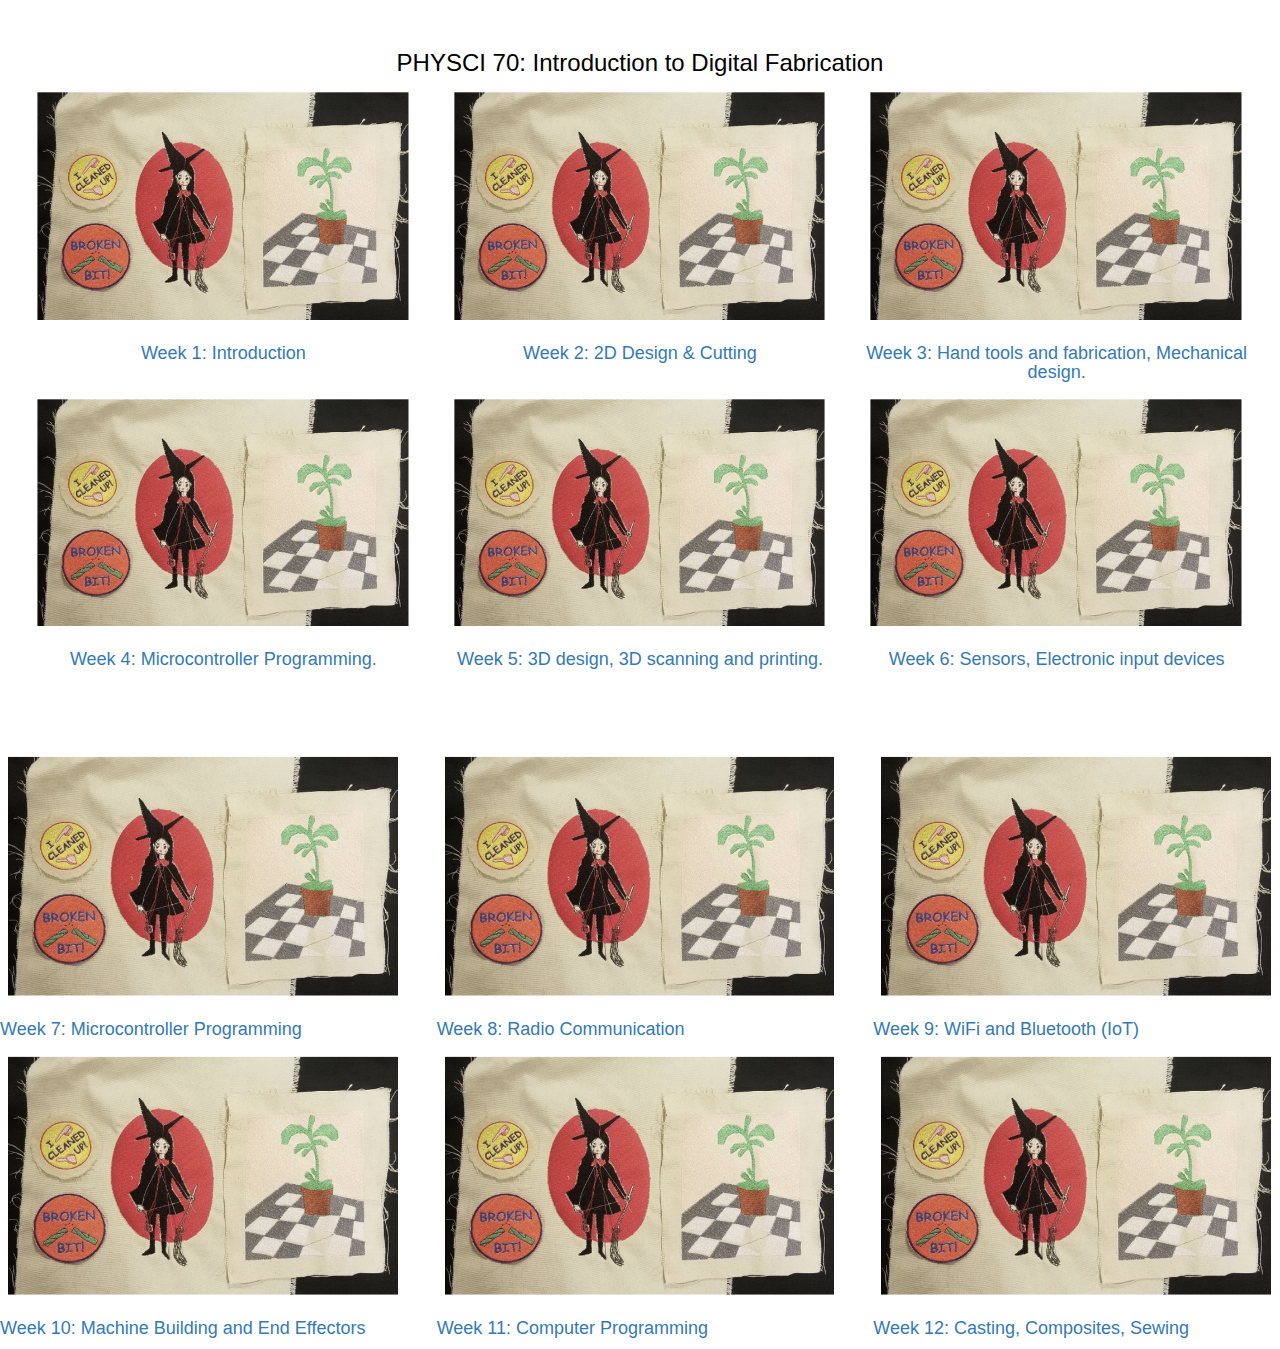
==== index.html @ 8fbb8003 "Included all weeks" ====
<!DOCTYPE html>
<html lang="en">
<head>
  <title>PHYSCI 70: Intro to Digital Fabrication </title>
  <meta charset="utf-8">
  <meta name="viewport" content="width=device-width, initial-scale=1">
  <link rel="stylesheet" href="https://maxcdn.bootstrapcdn.com/bootstrap/3.4.1/css/bootstrap.min.css">
  <script src="https://ajax.googleapis.com/ajax/libs/jquery/3.4.1/jquery.min.js"></script>
  <script src="https://maxcdn.bootstrapcdn.com/bootstrap/3.4.1/js/bootstrap.min.js"></script>
  <link href="./style.css" rel="stylesheet">
</head>
<body>

<div class="container-fluid bg-3 text-center">
  <h3>PHYSCI 70: Introduction to Digital Fabrication </h3> 
  <div class="row">
    <div class="col-sm-4">
      <img src="./01_intro/sew.png" class="img-responsive margin" style="width:100%" alt="Sew">
      <h4><a href='./01_intro/index.html'>Week 1: Introduction</a></h4>
    </div>
    <div class="col-sm-4">
      <img src="./01_intro/sew.png" class="img-responsive margin" style="width:100%" alt="Sew">
      <h4><a href=''>Week 2: 2D Design & Cutting</a></h4>
    </div>
    <div class="col-sm-4">
      <img src="./01_intro/sew.png" class="img-responsive margin" style="width:100%" alt="Sew">
      <h4><a href=''>Week 3: Hand tools and fabrication, Mechanical design.</a></h4>
    </div>
  </div>

  <div class="row">
    <div class="col-sm-4">
      <img src="./01_intro/sew.png" class="img-responsive margin" style="width:100%" alt="Sew">
      <h4><a href=''>Week 4: Microcontroller Programming.</a></h4>
    </div>
    <div class="col-sm-4">
      <img src="./01_intro/sew.png" class="img-responsive margin" style="width:100%" alt="Sew">
      <h4><a href=''>Week 5: 3D design, 3D scanning and printing.</a></h4>
    </div>
    <div class="col-sm-4">
      <img src="./01_intro/sew.png" class="img-responsive margin" style="width:100%" alt="Sew">
      <h4><a href=''>Week 6: Sensors, Electronic input devices</a></h4>
    </div>
  </div>
</div>

<div class="row">
    <div class="col-sm-4">
      <img src="./01_intro/sew.png" class="img-responsive margin" style="width:100%" alt="Sew">
      <h4><a href=''>Week 7: Microcontroller Programming</a></h4>
    </div>
    <div class="col-sm-4">
      <img src="./01_intro/sew.png" class="img-responsive margin" style="width:100%" alt="Sew">
      <h4><a href=''>Week 8: Radio Communication</a></h4>
    </div>
    <div class="col-sm-4">
      <img src="./01_intro/sew.png" class="img-responsive margin" style="width:100%" alt="Sew">
      <h4><a href=''>Week 9: WiFi and Bluetooth (IoT)</a></h4>
    </div>
  </div>
</div>

<div class="row">
    <div class="col-sm-4">
      <img src="./01_intro/sew.png" class="img-responsive margin" style="width:100%" alt="Sew">
      <h4><a href=''>Week 10: Machine Building and End Effectors</a></h4>
    </div>
    <div class="col-sm-4">
      <img src="./01_intro/sew.png" class="img-responsive margin" style="width:100%" alt="Sew">
      <h4><a href=''>Week 11: Computer Programming</a></h4>
    </div>
    <div class="col-sm-4">
      <img src="./01_intro/sew.png" class="img-responsive margin" style="width:100%" alt="Sew">
      <h4><a href=''>Week 12: Casting, Composites, Sewing</a></h4>
    </div>
  </div>
</div>


  
  
  
</div>

</body>
</html>
---- style.css ----
body {
    font: 20px Montserrat, sans-serif;
    line-height: 1.8;
    color: black;
  }

p {font-size: 16px;}
.margin {margin-bottom: 15px;}

.container-fluid {
  padding: 30px;
  padding-bottom: 70px;
}
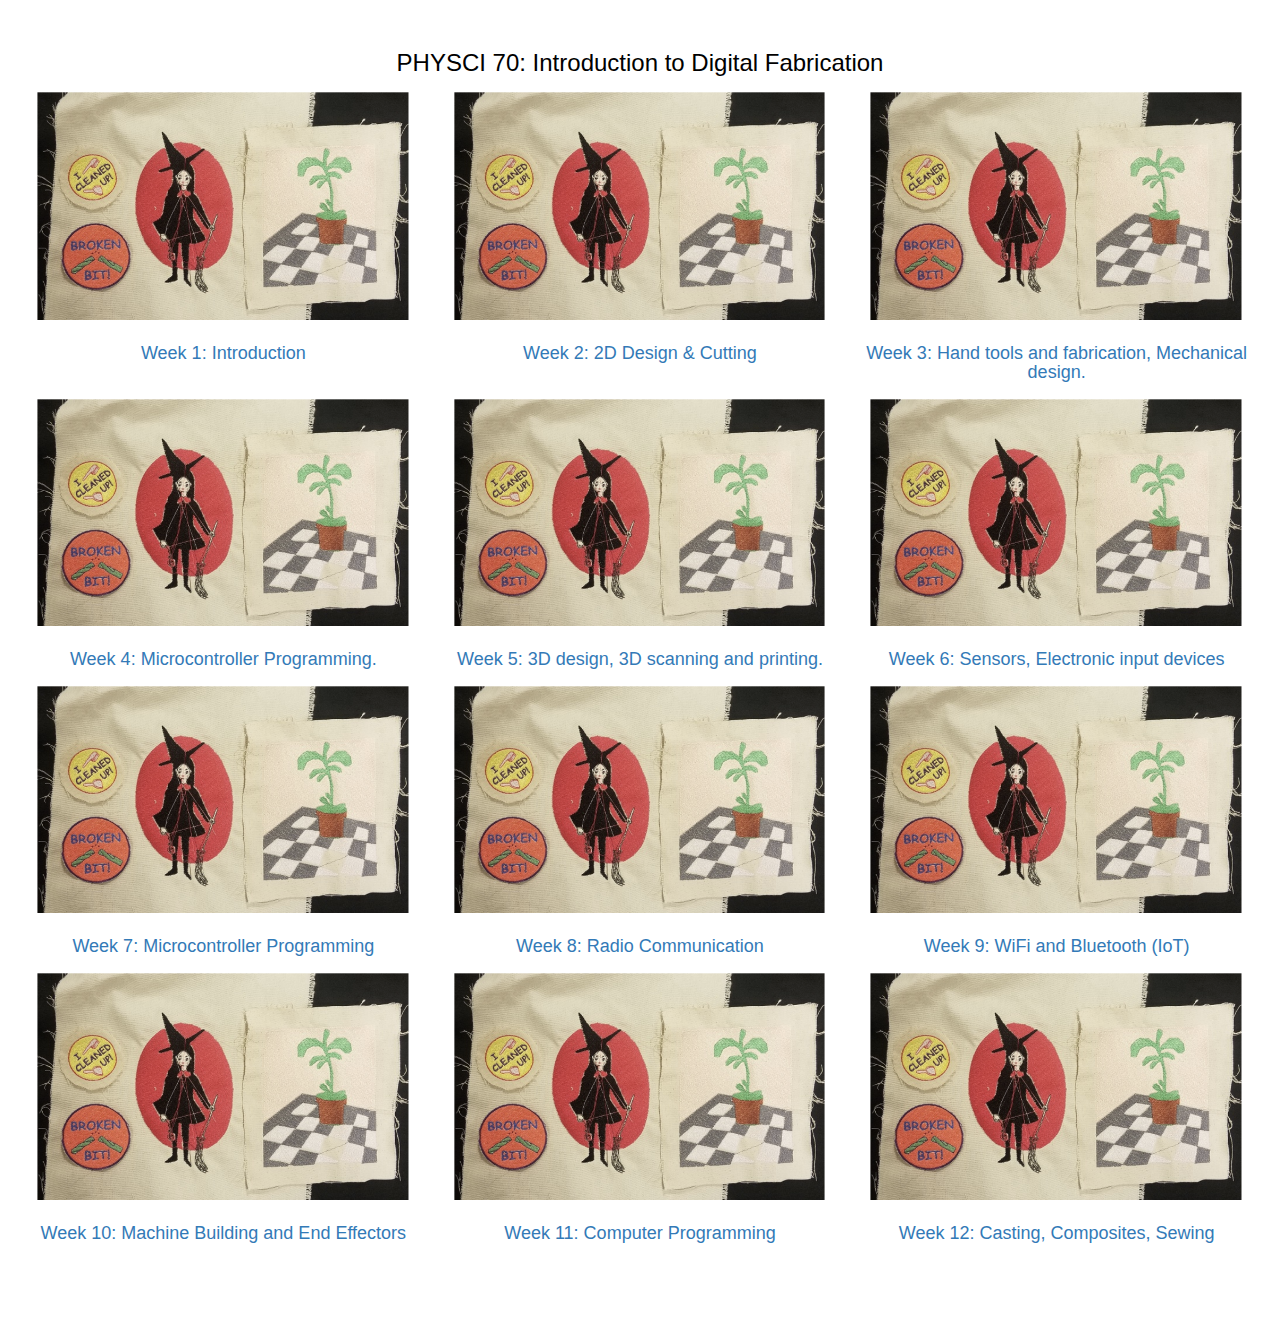
==== commit 4d4d4e89: "Spacing" ====
--- a/index.html
+++ b/index.html
@@ -42,9 +42,8 @@
       <h4><a href=''>Week 6: Sensors, Electronic input devices</a></h4>
     </div>
   </div>
-</div>
 
-<div class="row">
+  <div class="row">
     <div class="col-sm-4">
       <img src="./01_intro/sew.png" class="img-responsive margin" style="width:100%" alt="Sew">
       <h4><a href=''>Week 7: Microcontroller Programming</a></h4>
@@ -58,9 +57,8 @@
       <h4><a href=''>Week 9: WiFi and Bluetooth (IoT)</a></h4>
     </div>
   </div>
-</div>
 
-<div class="row">
+  <div class="row">
     <div class="col-sm-4">
       <img src="./01_intro/sew.png" class="img-responsive margin" style="width:100%" alt="Sew">
       <h4><a href=''>Week 10: Machine Building and End Effectors</a></h4>
@@ -74,13 +72,10 @@
       <h4><a href=''>Week 12: Casting, Composites, Sewing</a></h4>
     </div>
   </div>
+
 </div>
 
 
-  
-  
-  
-</div>
 
 </body>
 </html>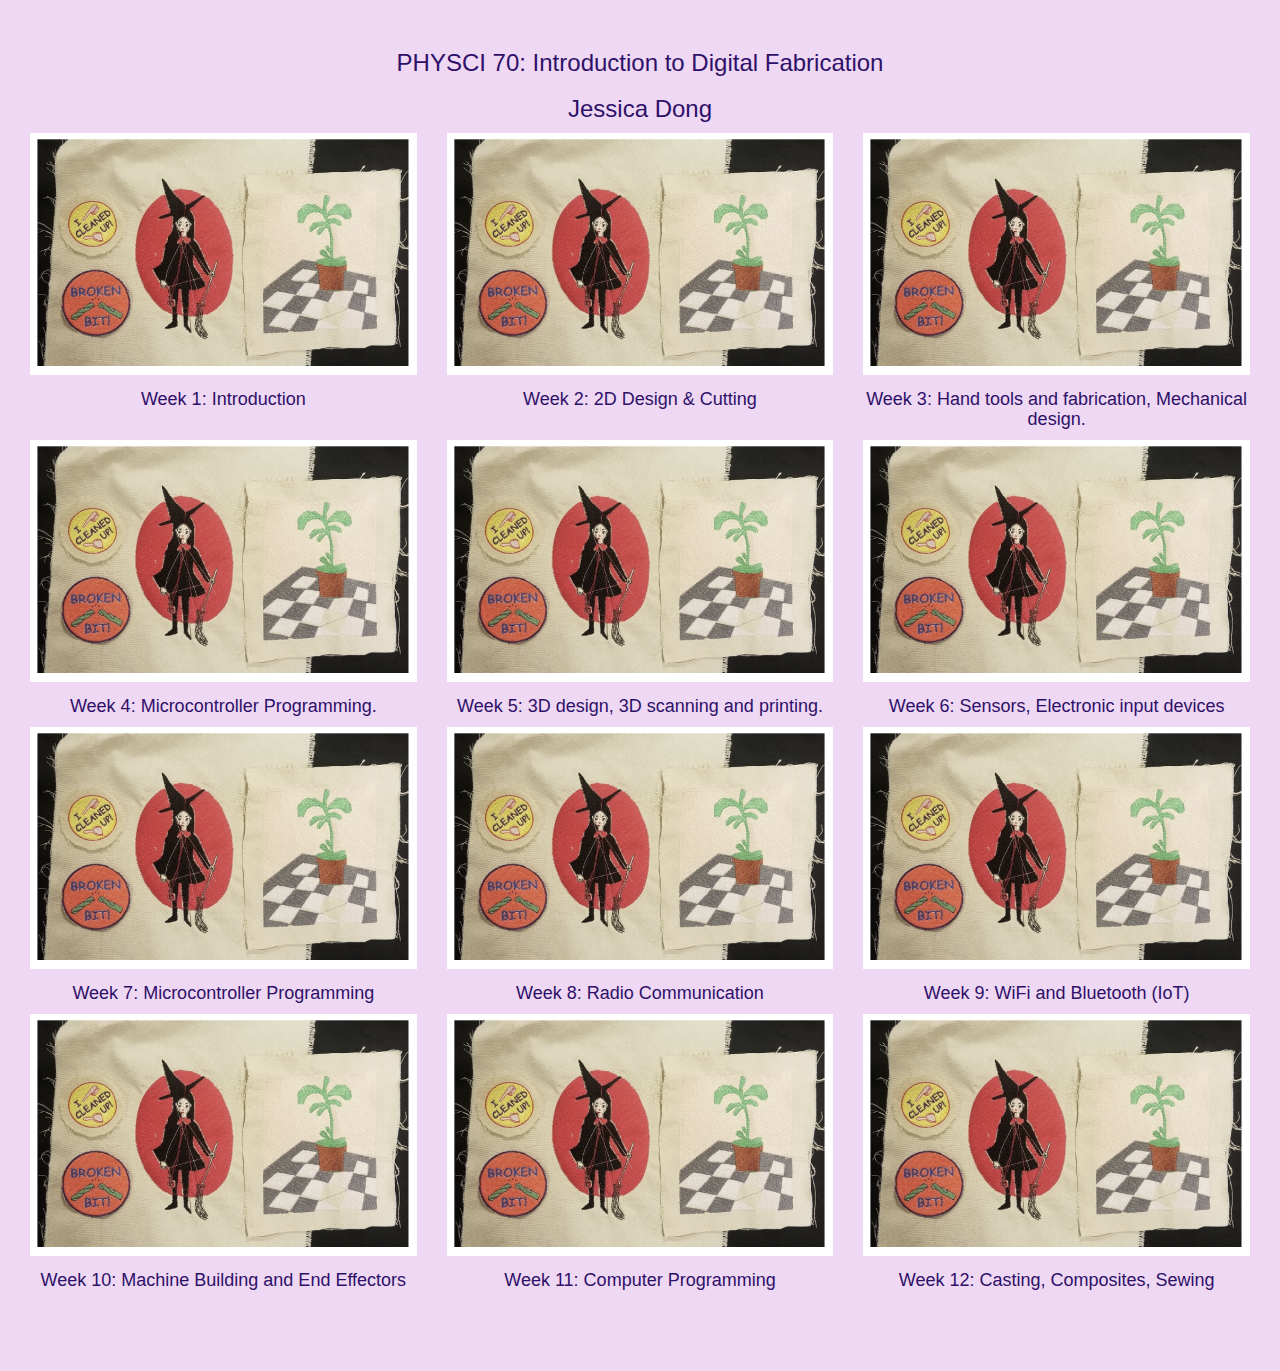
==== commit 5b813790: "Title change" ====
--- a/index.html
+++ b/index.html
@@ -12,7 +12,8 @@
 <body>
 
 <div class="container-fluid bg-3 text-center">
-  <h3>PHYSCI 70: Introduction to Digital Fabrication </h3> 
+  <h3>PHYSCI 70: Introduction to Digital Fabrication </h3>
+  <h3>Jessica Dong </h3> 
   <div class="row">
     <div class="col-sm-4">
       <img src="./01_intro/sew.png" class="img-responsive margin" style="width:100%" alt="Sew">
@@ -77,5 +78,6 @@
 
 
 
+
 </body>
 </html>--- a/style.css
+++ b/style.css
@@ -1,7 +1,8 @@
 body {
-    font: 20px Montserrat, sans-serif;
+    font: 20px Helvetica Neue, sans-serif;
     line-height: 1.8;
     color: black;
+    background-color: #EED8F3;
   }
 
 p {font-size: 16px;}
@@ -10,4 +11,20 @@
 .container-fluid {
   padding: 30px;
   padding-bottom: 70px;
+}
+
+a:hover {
+  color: #a565fb;
+  background-color: transparent;
+  text-decoration: none;
+}
+
+a{
+  color: #2e1069;
+  background-color: transparent;
+  text-decoration: none;
+}
+
+h3{
+  color: #2e1069;
 }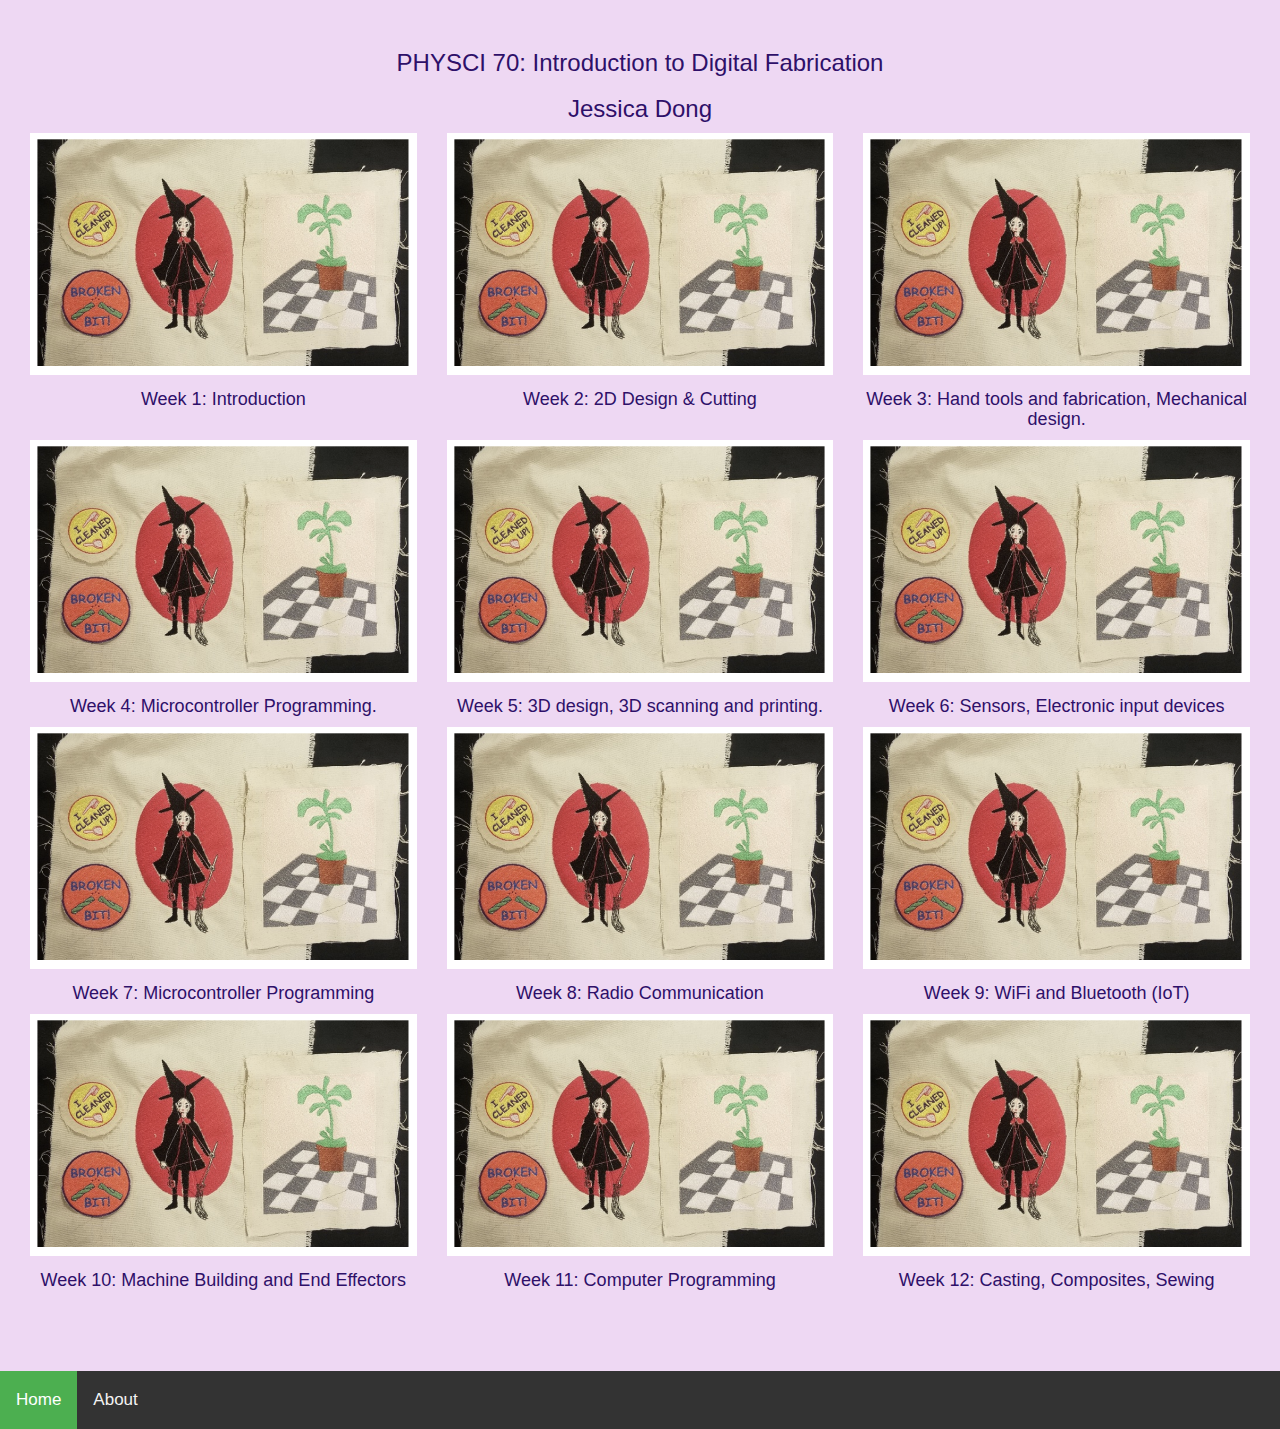
==== commit f34be4e7: "About Me styling" ====
--- a/index.html
+++ b/index.html
@@ -76,6 +76,11 @@
 
 </div>
 
+<div class="topnav">
+  <a class="active" href="./index.html">Home</a>
+  <a href="./about_me/about.html">About</a>
+</div>
+
 
 
 
--- a/style.css
+++ b/style.css
@@ -27,4 +27,31 @@
 
 h3{
   color: #2e1069;
+}
+
+.topnav {
+  background-color: #333;
+  overflow: hidden;
+}
+
+/* Style the links inside the navigation bar */
+.topnav a {
+  float: left;
+  color: #f2f2f2;
+  text-align: center;
+  padding: 14px 16px;
+  text-decoration: none;
+  font-size: 17px;
+}
+
+/* Change the color of links on hover */
+.topnav a:hover {
+  background-color: #ddd;
+  color: black;
+}
+
+/* Add a color to the active/current link */
+.topnav a.active {
+  background-color: #4CAF50;
+  color: white;
 }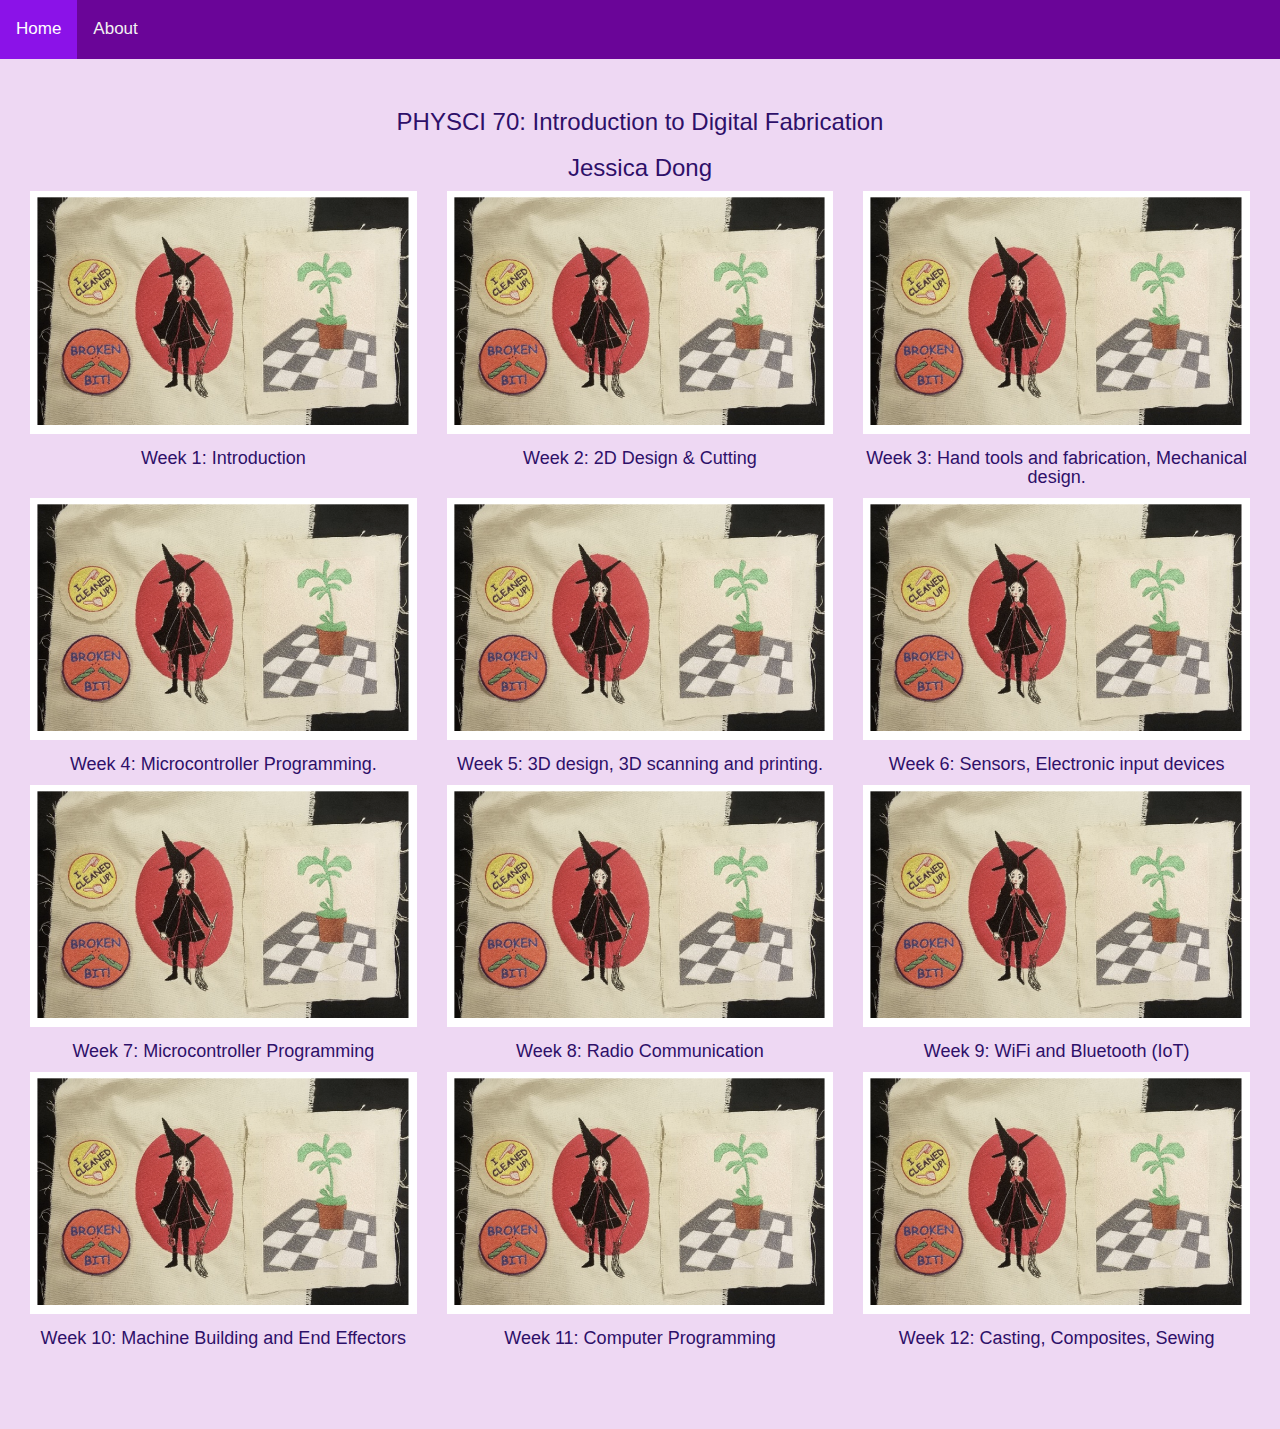
==== commit 3d57c002: "Location/colors of navbar" ====
--- a/index.html
+++ b/index.html
@@ -10,6 +10,11 @@
   <link href="./style.css" rel="stylesheet">
 </head>
 <body>
+
+<div class="topnav">
+  <a class="active" href="./index.html">Home</a>
+  <a href="./about_me/about.html">About</a>
+</div>
 
 <div class="container-fluid bg-3 text-center">
   <h3>PHYSCI 70: Introduction to Digital Fabrication </h3>
@@ -76,10 +81,7 @@
 
 </div>
 
-<div class="topnav">
-  <a class="active" href="./index.html">Home</a>
-  <a href="./about_me/about.html">About</a>
-</div>
+
 
 
 
--- a/style.css
+++ b/style.css
@@ -30,7 +30,7 @@
 }
 
 .topnav {
-  background-color: #333;
+  background-color: #6A0598;
   overflow: hidden;
 }
 
@@ -52,6 +52,6 @@
 
 /* Add a color to the active/current link */
 .topnav a.active {
-  background-color: #4CAF50;
+  background-color: #8B12E8;
   color: white;
 }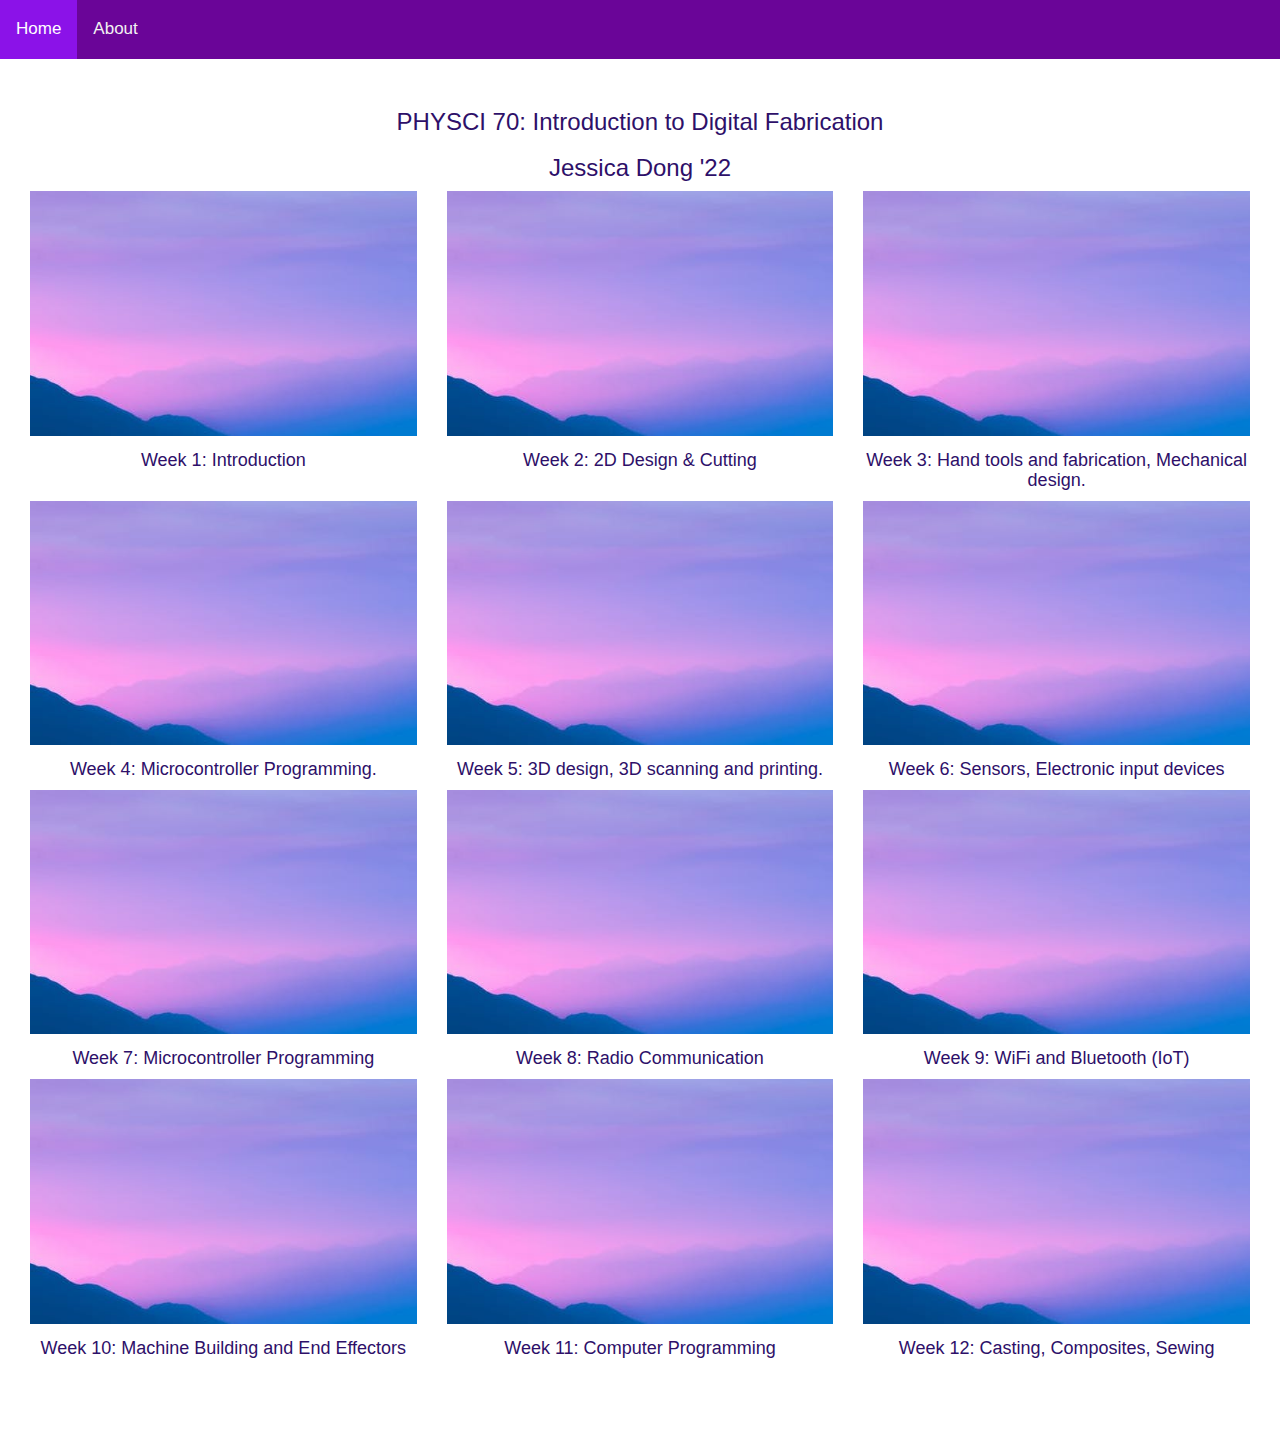
==== commit baf1c6c6: "Background, photos, navbar" ====
--- a/index.html
+++ b/index.html
@@ -14,67 +14,67 @@
 <div class="topnav">
   <a class="active" href="./index.html">Home</a>
   <a href="./about_me/about.html">About</a>
-</div>
+</div> 
 
 <div class="container-fluid bg-3 text-center">
   <h3>PHYSCI 70: Introduction to Digital Fabrication </h3>
-  <h3>Jessica Dong </h3> 
+  <h3>Jessica Dong '22 </h3> 
   <div class="row">
     <div class="col-sm-4">
-      <img src="./01_intro/sew.png" class="img-responsive margin" style="width:100%" alt="Sew">
+      <img src="./sky_background.jpeg" class="img-responsive margin" style="width:100%" alt="Sew">
       <h4><a href='./01_intro/index.html'>Week 1: Introduction</a></h4>
     </div>
     <div class="col-sm-4">
-      <img src="./01_intro/sew.png" class="img-responsive margin" style="width:100%" alt="Sew">
+      <img src="./sky_background.jpeg" class="img-responsive margin" style="width:100%" alt="Sew">
       <h4><a href=''>Week 2: 2D Design & Cutting</a></h4>
     </div>
     <div class="col-sm-4">
-      <img src="./01_intro/sew.png" class="img-responsive margin" style="width:100%" alt="Sew">
+      <img src="./sky_background.jpeg" class="img-responsive margin" style="width:100%" alt="Sew">
       <h4><a href=''>Week 3: Hand tools and fabrication, Mechanical design.</a></h4>
     </div>
   </div>
 
   <div class="row">
     <div class="col-sm-4">
-      <img src="./01_intro/sew.png" class="img-responsive margin" style="width:100%" alt="Sew">
+      <img src="./sky_background.jpeg" class="img-responsive margin" style="width:100%" alt="Sew">
       <h4><a href=''>Week 4: Microcontroller Programming.</a></h4>
     </div>
     <div class="col-sm-4">
-      <img src="./01_intro/sew.png" class="img-responsive margin" style="width:100%" alt="Sew">
+      <img src="./sky_background.jpeg" class="img-responsive margin" style="width:100%" alt="Sew">
       <h4><a href=''>Week 5: 3D design, 3D scanning and printing.</a></h4>
     </div>
     <div class="col-sm-4">
-      <img src="./01_intro/sew.png" class="img-responsive margin" style="width:100%" alt="Sew">
+      <img src="./sky_background.jpeg" class="img-responsive margin" style="width:100%" alt="Sew">
       <h4><a href=''>Week 6: Sensors, Electronic input devices</a></h4>
     </div>
   </div>
 
   <div class="row">
     <div class="col-sm-4">
-      <img src="./01_intro/sew.png" class="img-responsive margin" style="width:100%" alt="Sew">
+      <img src="./sky_background.jpeg" class="img-responsive margin" style="width:100%" alt="Sew">
       <h4><a href=''>Week 7: Microcontroller Programming</a></h4>
     </div>
     <div class="col-sm-4">
-      <img src="./01_intro/sew.png" class="img-responsive margin" style="width:100%" alt="Sew">
+      <img src="./sky_background.jpeg" class="img-responsive margin" style="width:100%" alt="Sew">
       <h4><a href=''>Week 8: Radio Communication</a></h4>
     </div>
     <div class="col-sm-4">
-      <img src="./01_intro/sew.png" class="img-responsive margin" style="width:100%" alt="Sew">
+      <img src="./sky_background.jpeg" class="img-responsive margin" style="width:100%" alt="Sew">
       <h4><a href=''>Week 9: WiFi and Bluetooth (IoT)</a></h4>
     </div>
   </div>
 
   <div class="row">
     <div class="col-sm-4">
-      <img src="./01_intro/sew.png" class="img-responsive margin" style="width:100%" alt="Sew">
+      <img src="./sky_background.jpeg" class="img-responsive margin" style="width:100%" alt="Sew">
       <h4><a href=''>Week 10: Machine Building and End Effectors</a></h4>
     </div>
     <div class="col-sm-4">
-      <img src="./01_intro/sew.png" class="img-responsive margin" style="width:100%" alt="Sew">
+      <img src="./sky_background.jpeg" class="img-responsive margin" style="width:100%" alt="Sew">
       <h4><a href=''>Week 11: Computer Programming</a></h4>
     </div>
     <div class="col-sm-4">
-      <img src="./01_intro/sew.png" class="img-responsive margin" style="width:100%" alt="Sew">
+      <img src="./sky_background.jpeg" class="img-responsive margin" style="width:100%" alt="Sew">
       <h4><a href=''>Week 12: Casting, Composites, Sewing</a></h4>
     </div>
   </div>
--- a/style.css
+++ b/style.css
@@ -2,7 +2,7 @@
     font: 20px Helvetica Neue, sans-serif;
     line-height: 1.8;
     color: black;
-    background-color: #EED8F3;
+    /*background-color: #EED8F3;*/
   }
 
 p {font-size: 16px;}
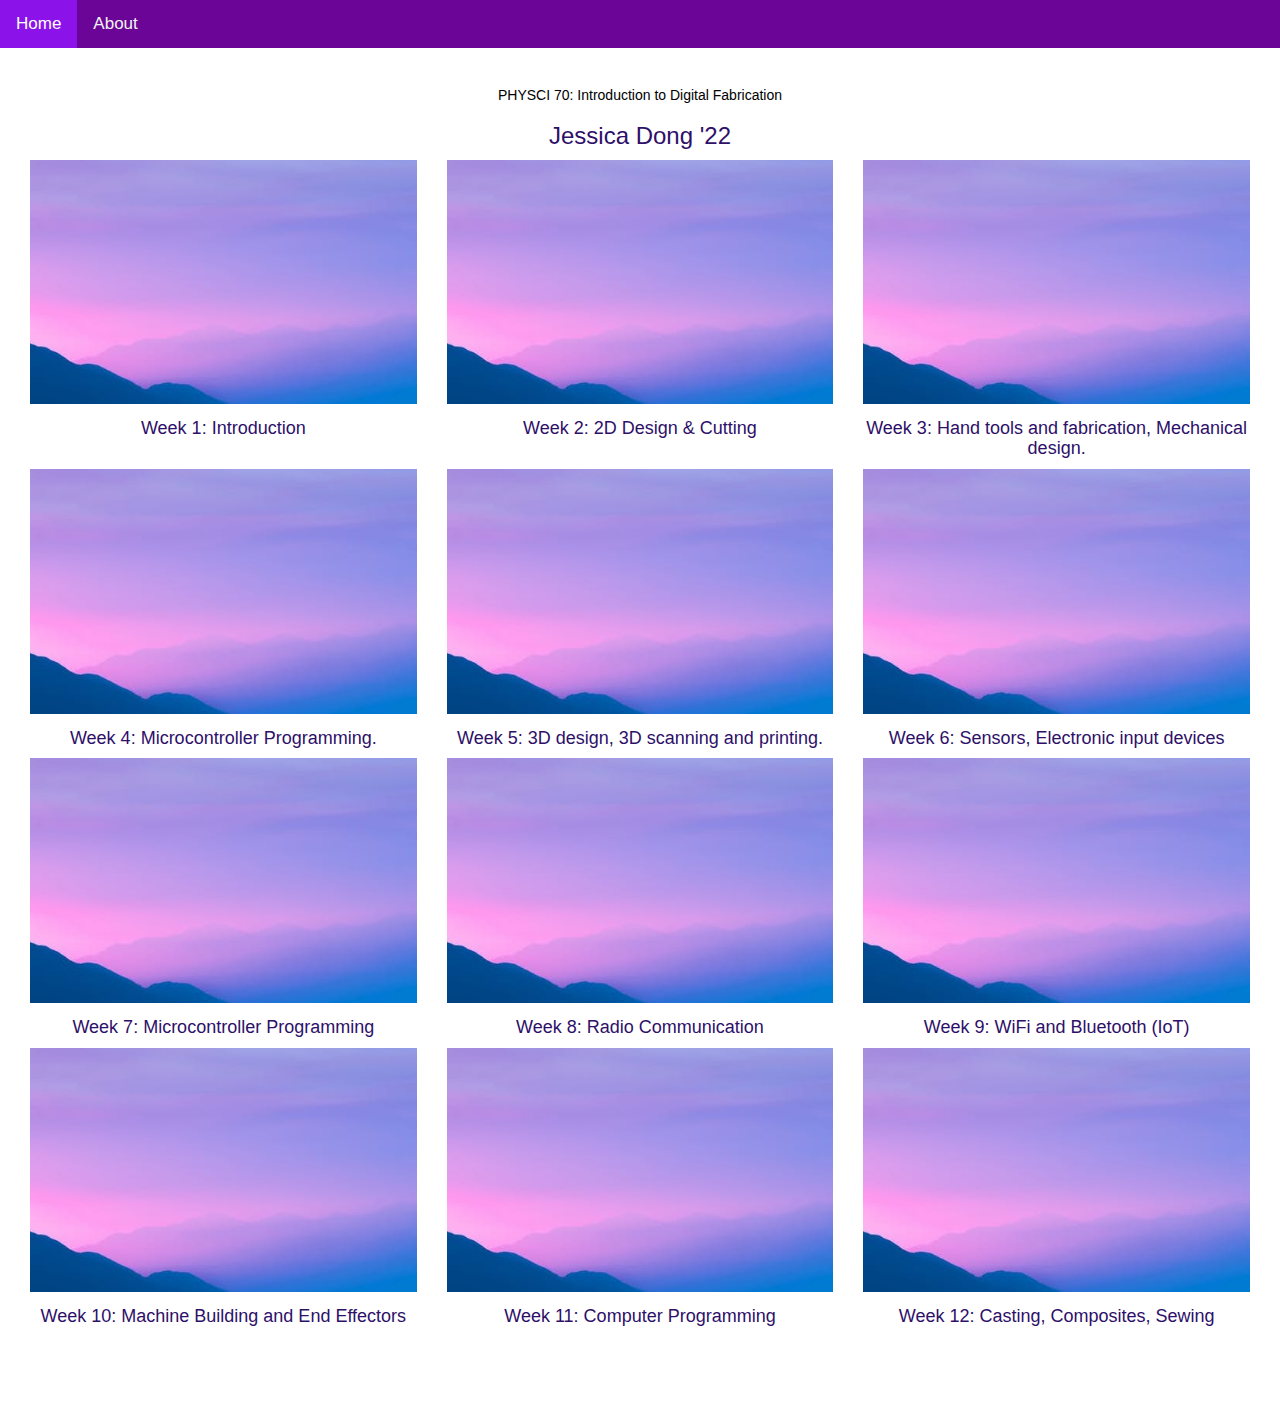
==== commit 8136a5ad: "directory issue, font sizing" ====
--- a/index.html
+++ b/index.html
@@ -17,7 +17,7 @@
 </div> 
 
 <div class="container-fluid bg-3 text-center">
-  <h3>PHYSCI 70: Introduction to Digital Fabrication </h3>
+  <h5>PHYSCI 70: Introduction to Digital Fabrication </h5>
   <h3>Jessica Dong '22 </h3> 
   <div class="row">
     <div class="col-sm-4">
--- a/style.css
+++ b/style.css
@@ -30,6 +30,7 @@
 }
 
 .topnav {
+  font: 15px Helvetica Neue, sans-serif;
   background-color: #6A0598;
   overflow: hidden;
 }
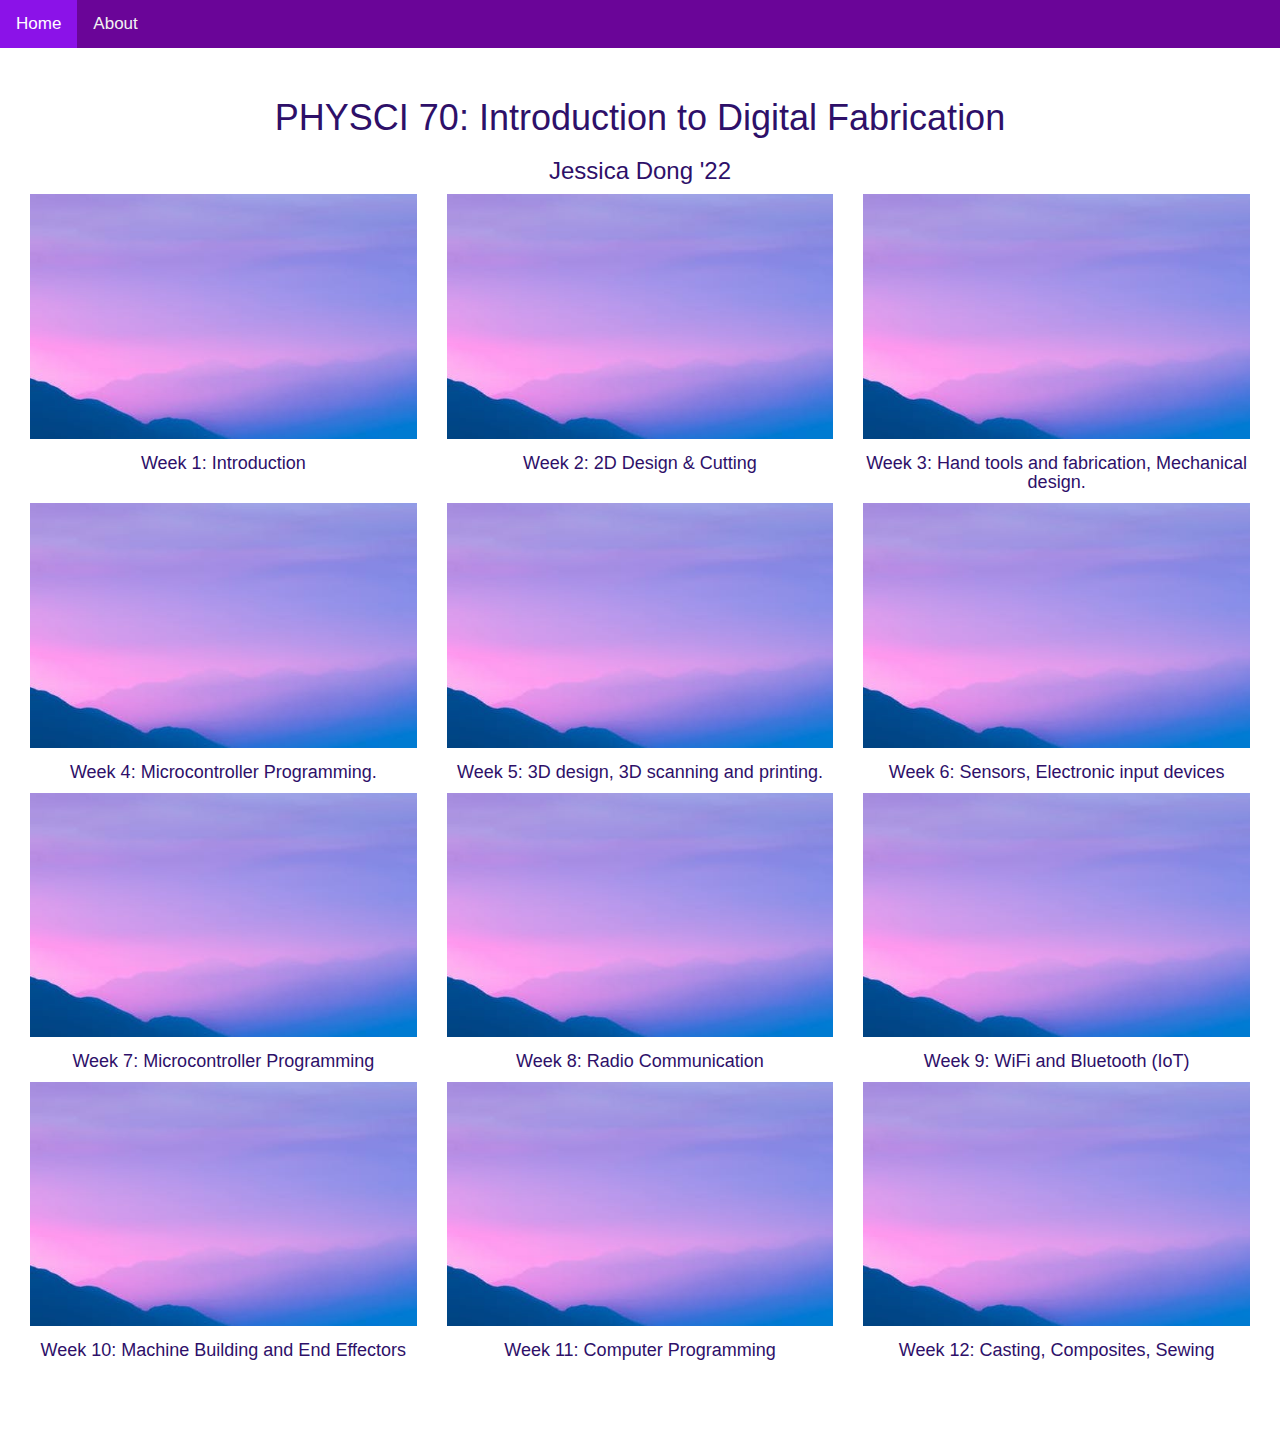
==== commit f8474500: "front page header" ====
--- a/index.html
+++ b/index.html
@@ -17,7 +17,7 @@
 </div> 
 
 <div class="container-fluid bg-3 text-center">
-  <h5>PHYSCI 70: Introduction to Digital Fabrication </h5>
+  <h1>PHYSCI 70: Introduction to Digital Fabrication </h1>
   <h3>Jessica Dong '22 </h3> 
   <div class="row">
     <div class="col-sm-4">
--- a/style.css
+++ b/style.css
@@ -29,6 +29,10 @@
   color: #2e1069;
 }
 
+h1{
+  color: #2e1069;
+}
+
 .topnav {
   font: 15px Helvetica Neue, sans-serif;
   background-color: #6A0598;
